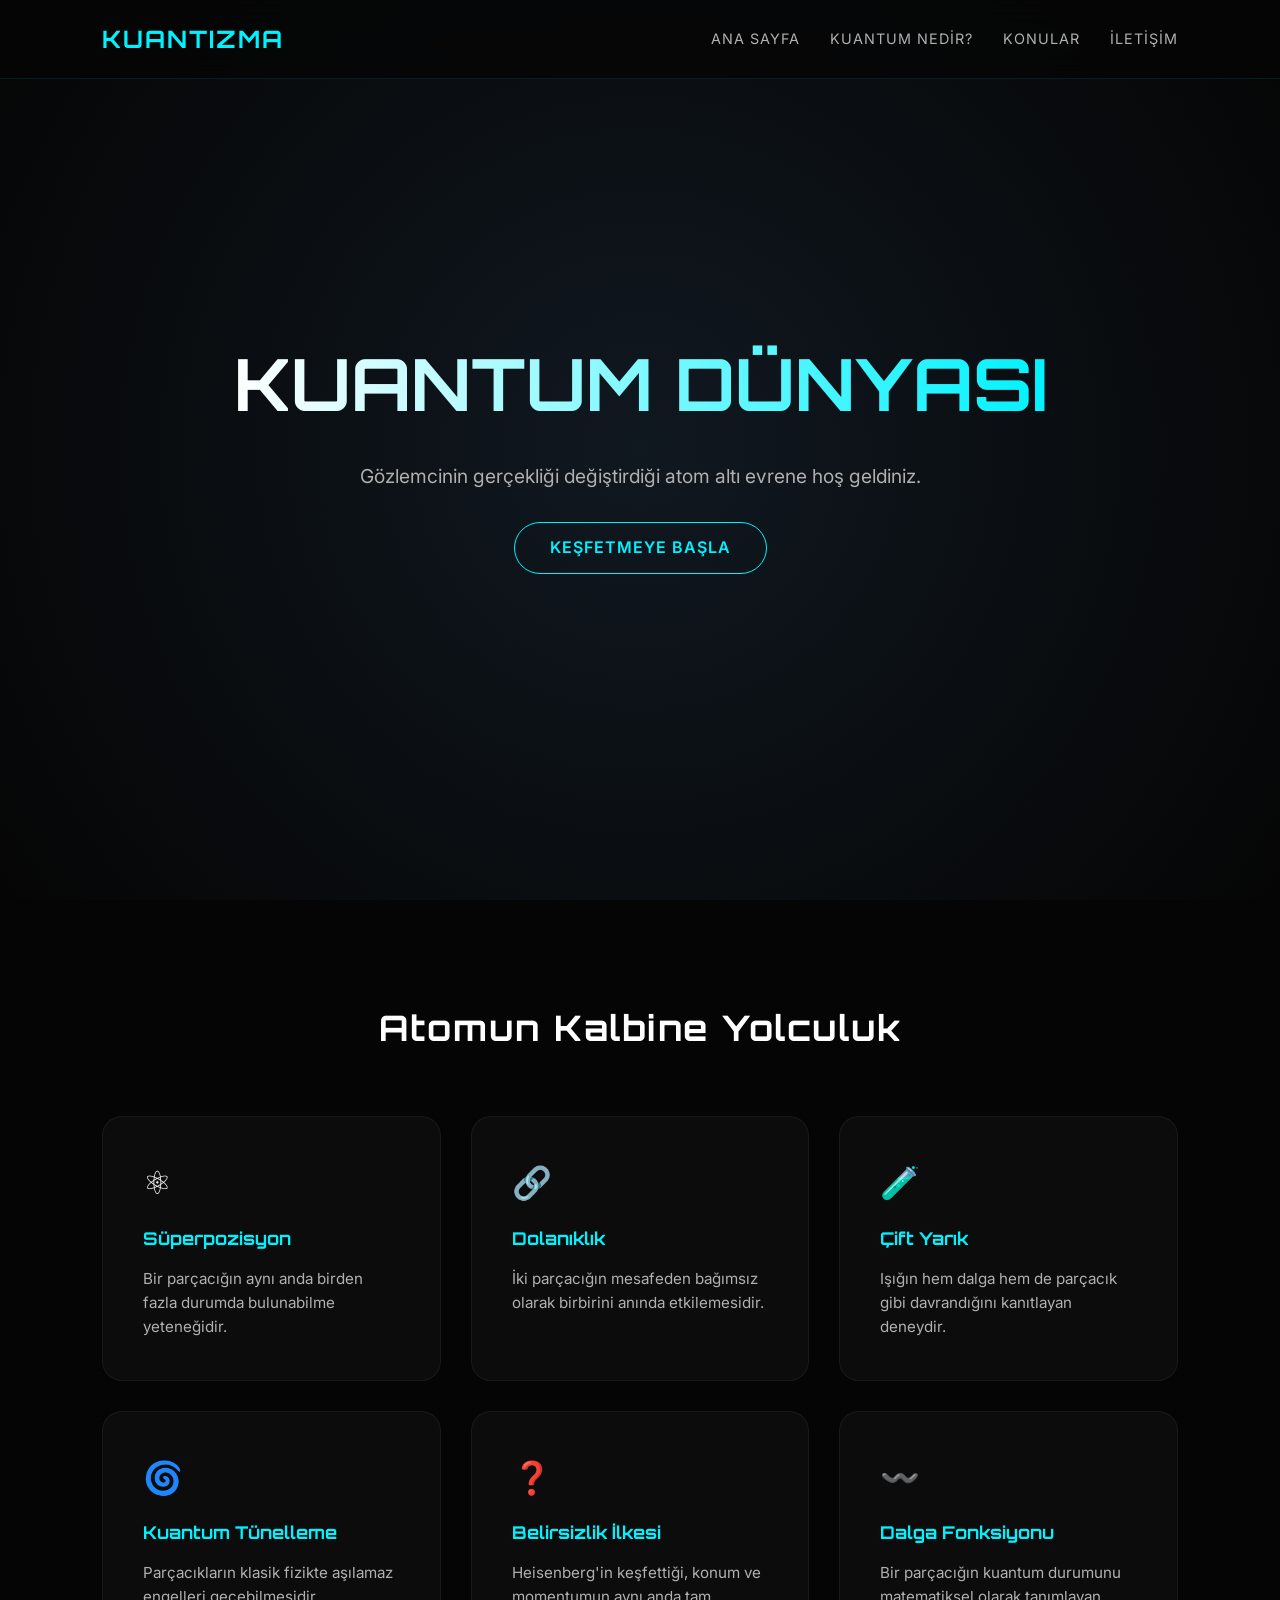
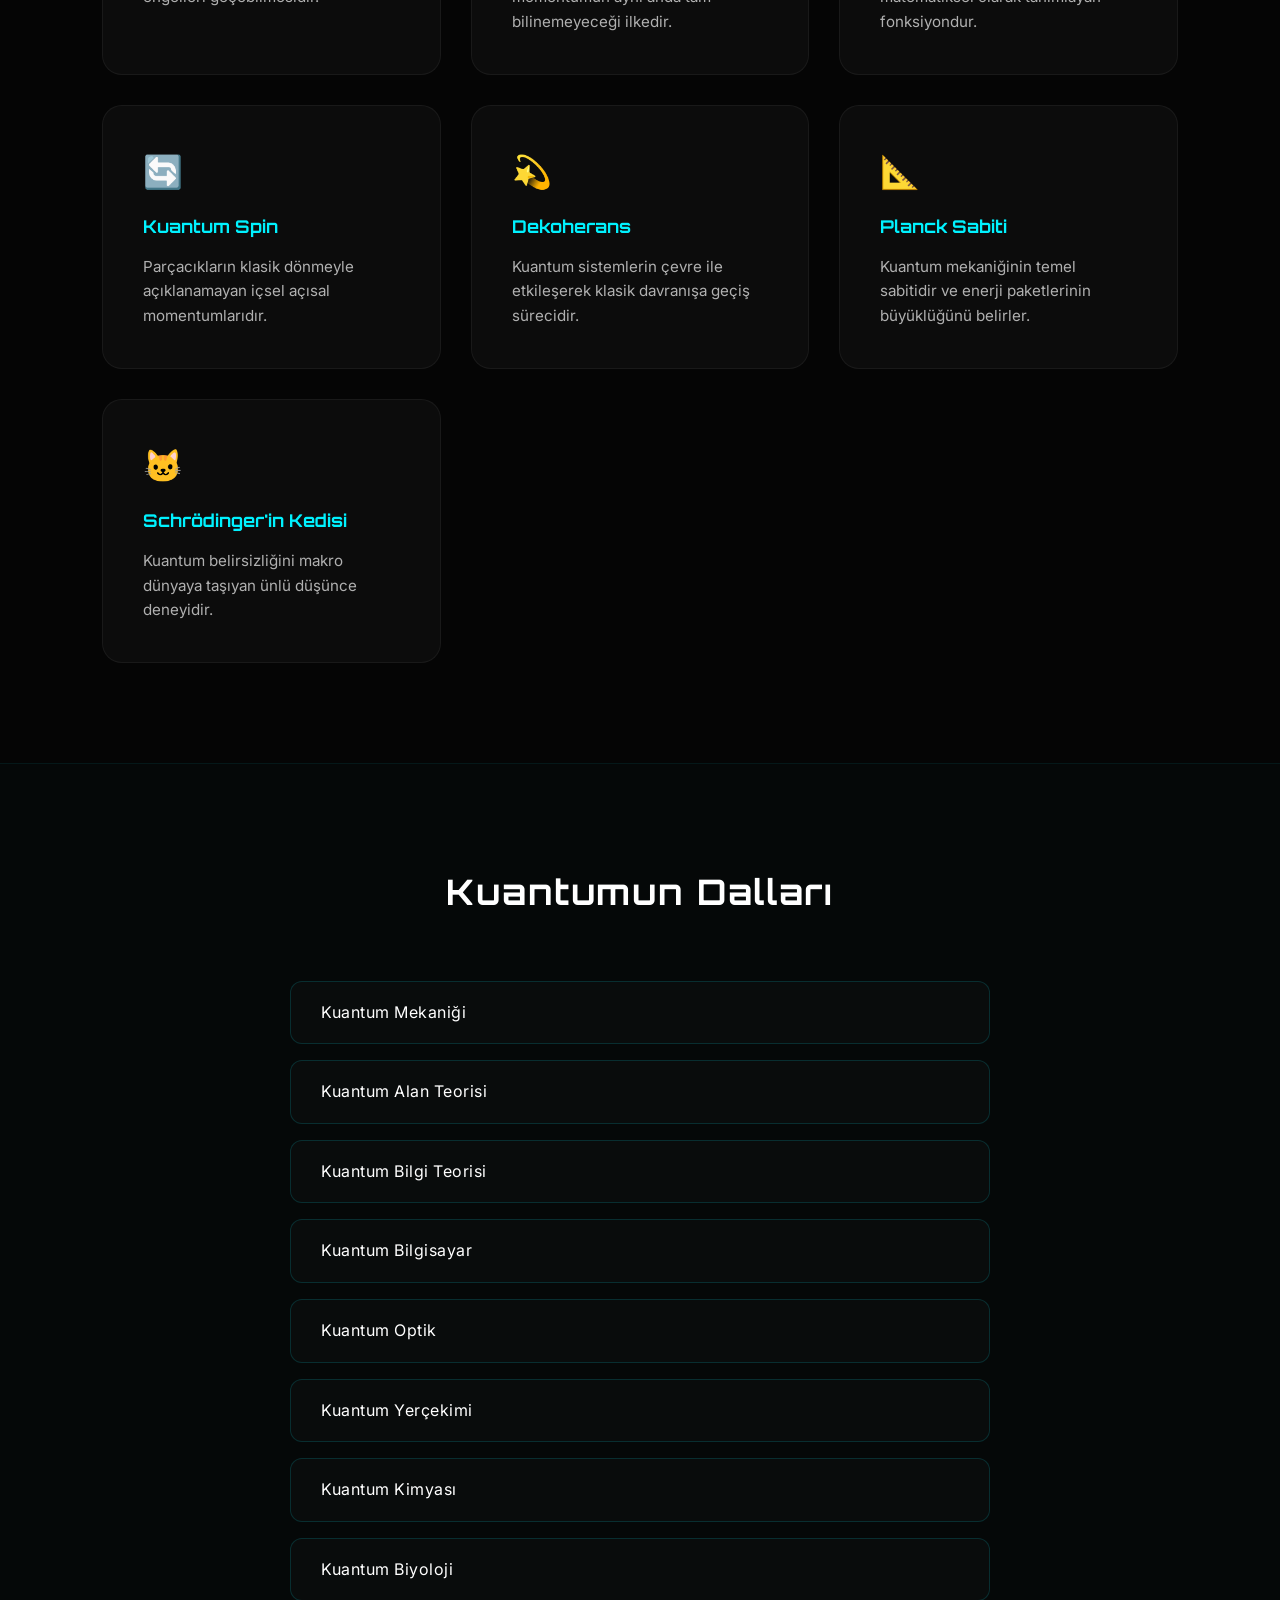
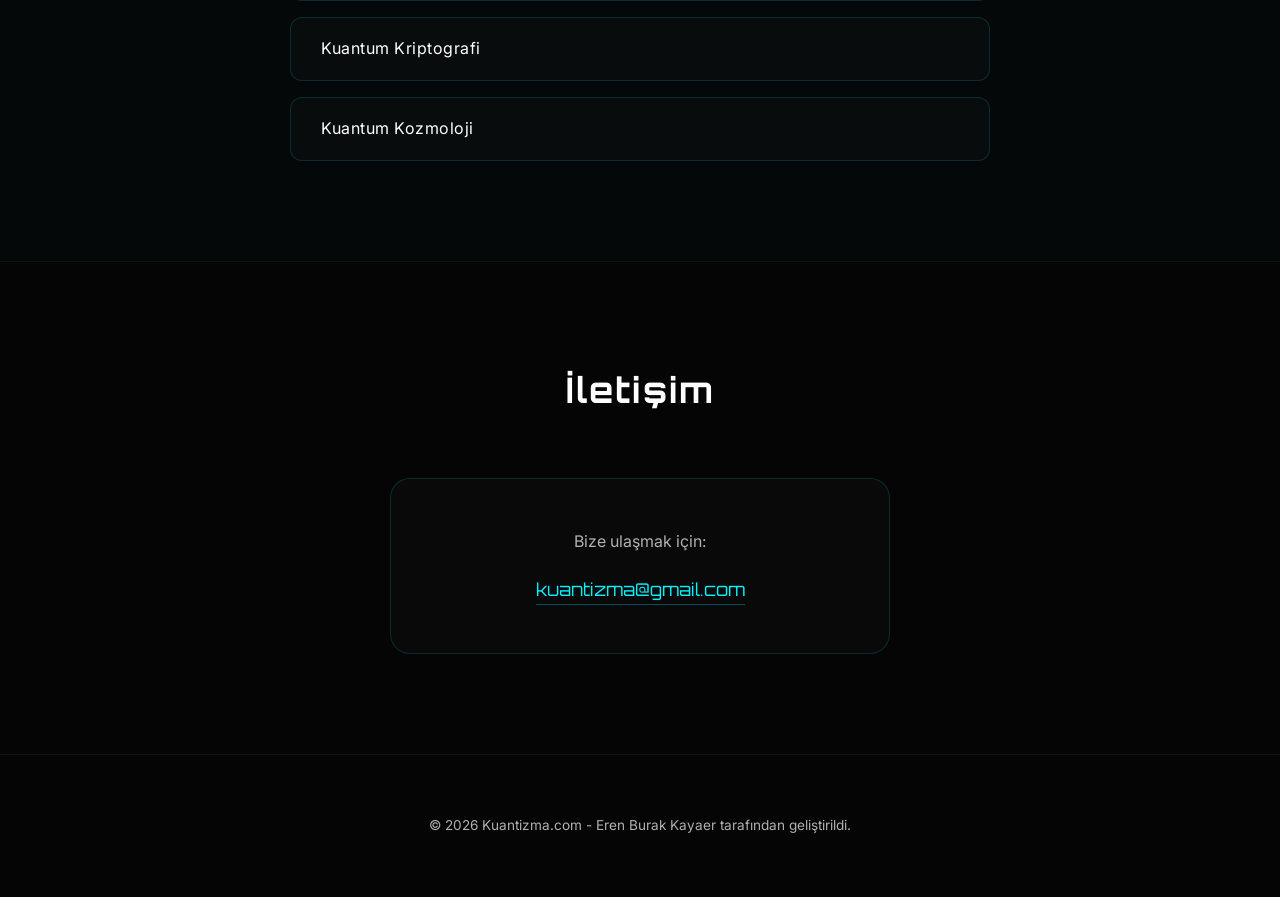
==== kuantizma1.html @ f810d2d6 "Kuantizma projesi kodları eklendi" ====
<!DOCTYPE html>
<html lang="tr">
<head>
    <meta charset="UTF-8">
    <meta name="viewport" content="width=device-width, initial-scale=1.0">
    <title>Kuantizma | Evrenin Gizemini Keşfet</title>
    <link rel="stylesheet" href="kuantizma2.css">
    <link href="https://fonts.googleapis.com/css2?family=Orbitron:wght@400;700&family=Inter:wght@300;400;600&display=swap" rel="stylesheet">
</head>
<body>

<nav class="navbar">
    <div class="logo">KUANTIZMA</div>
    <ul class="nav-links">
        <li><a href="#home">Ana Sayfa</a></li>
        <li><a href="#about">Kuantum Nedir?</a></li>
        <li><a href="#topics">Konular</a></li>
        <li><a href="#contact">İletişim</a></li>
    </ul>
</nav>

<header id="home" class="hero">
    <div class="hero-content">
        <h1>KUANTUM DÜNYASI</h1>
        <p>Gözlemcinin gerçekliği değiştirdiği atom altı evrene hoş geldiniz.</p>
        <a href="#about" class="cta-btn">Keşfetmeye Başla</a>
    </div>
</header>

<section id="about" class="section">
    <div class="container">
        <h2 class="section-title">Atomun Kalbine Yolculuk</h2>
        <div class="grid">

            <div class="card" onclick="openModal('superpozisyon')">
                <div class="card-icon">⚛</div>
                <h3>Süperpozisyon</h3>
                <p>Bir parçacığın aynı anda birden fazla durumda bulunabilme yeteneğidir.</p>
            </div>

            <div class="card" onclick="openModal('dolaniklik')">
                <div class="card-icon">🔗</div>
                <h3>Dolanıklık</h3>
                <p>İki parçacığın mesafeden bağımsız olarak birbirini anında etkilemesidir.</p>
            </div>

            <div class="card" onclick="openModal('ciftyarik')">
                <div class="card-icon">🧪</div>
                <h3>Çift Yarık</h3>
                <p>Işığın hem dalga hem de parçacık gibi davrandığını kanıtlayan deneydir.</p>
            </div>

            <div class="card" onclick="openModal('tünel')">
                <div class="card-icon">🌀</div>
                <h3>Kuantum Tünelleme</h3>
                <p>Parçacıkların klasik fizikte aşılamaz engelleri geçebilmesidir.</p>
            </div>

            <div class="card" onclick="openModal('belirsizlik')">
                <div class="card-icon">❓</div>
                <h3>Belirsizlik İlkesi</h3>
                <p>Heisenberg'in keşfettiği, konum ve momentumun aynı anda tam bilinemeyeceği ilkedir.</p>
            </div>

            <div class="card" onclick="openModal('dalga')">
                <div class="card-icon">〰️</div>
                <h3>Dalga Fonksiyonu</h3>
                <p>Bir parçacığın kuantum durumunu matematiksel olarak tanımlayan fonksiyondur.</p>
            </div>

            <div class="card" onclick="openModal('spin')">
                <div class="card-icon">🔄</div>
                <h3>Kuantum Spin</h3>
                <p>Parçacıkların klasik dönmeyle açıklanamayan içsel açısal momentumlarıdır.</p>
            </div>

            <div class="card" onclick="openModal('decoherence')">
                <div class="card-icon">💫</div>
                <h3>Dekoherans</h3>
                <p>Kuantum sistemlerin çevre ile etkileşerek klasik davranışa geçiş sürecidir.</p>
            </div>

            <div class="card" onclick="openModal('plank')">
                <div class="card-icon">📐</div>
                <h3>Planck Sabiti</h3>
                <p>Kuantum mekaniğinin temel sabitidir ve enerji paketlerinin büyüklüğünü belirler.</p>
            </div>

            <div class="card" onclick="openModal('schrodinger')">
                <div class="card-icon">🐱</div>
                <h3>Schrödinger'in Kedisi</h3>
                <p>Kuantum belirsizliğini makro dünyaya taşıyan ünlü düşünce deneyidir.</p>
            </div>

        </div>
    </div>
</section>

<section id="topics" class="section topics-section">
    <div class="container">
        <h2 class="section-title">Kuantumun Dalları</h2>
        <ul class="topics-list">
            <li onclick="openTopicModal('qm')">Kuantum Mekaniği</li>
            <li onclick="openTopicModal('qft')">Kuantum Alan Teorisi</li>
            <li onclick="openTopicModal('qi')">Kuantum Bilgi Teorisi</li>
            <li onclick="openTopicModal('qc')">Kuantum Bilgisayar</li>
            <li onclick="openTopicModal('qo')">Kuantum Optik</li>
            <li onclick="openTopicModal('qg')">Kuantum Yerçekimi</li>
            <li onclick="openTopicModal('qchem')">Kuantum Kimyası</li>
            <li onclick="openTopicModal('qbio')">Kuantum Biyoloji</li>
            <li onclick="openTopicModal('qcrypto')">Kuantum Kriptografi</li>
            <li onclick="openTopicModal('qcosmo')">Kuantum Kozmoloji</li>
        </ul>
    </div>
</section>

<section id="contact" class="section contact-section">
    <div class="container">
        <h2 class="section-title">İletişim</h2>
        <div class="contact-box">
            <p>Bize ulaşmak için:</p>
            <a href="mailto:kuantizma@gmail.com" class="contact-email">kuantizma@gmail.com</a>
        </div>
    </div>
</section>

<footer>
    <p>&copy; 2026 Kuantizma.com - Eren Burak Kayaer tarafından geliştirildi.</p>
</footer>

<div class="modal-overlay" id="modalOverlay" onclick="closeModal()">
    <div class="modal-box" onclick="event.stopPropagation()">
        <button class="modal-close" onclick="closeModal()">✕</button>
        <h3 class="modal-title" id="modalTitle"></h3>
        <div class="modal-body" id="modalBody"></div>
    </div>
</div>

<script>
const cardData = {
    superpozisyon: {
        title: "Süperpozisyon",
        body: `<p>Süperpozisyon, kuantum mekaniğinin en temel ve en şaşırtıcı ilkelerinden biridir. Klasik fiziksel nesneler belirli bir anda yalnızca tek bir durumda bulunabilirken, kuantum parçacıkları gözlemlenmeden önce aynı anda birden fazla durumda var olabilir.</p>
        <p>Bu durum, parçacığın olası tüm durumlarının üst üste bindiği bir dalga fonksiyonu ile matematiksel olarak ifade edilir. Ölçüm yapıldığı anda dalga fonksiyonu "çöker" ve parçacık tek bir duruma yerleşir.</p>
        <p>En bilinen örneği Schrödinger'in Kedisi düşünce deneyidir: Gözlemlenmediği sürece kedi hem ölü hem de canlıdır. Kuantum bilgisayarlar da bu prensipten yararlanarak aynı anda birden fazla hesaplama yapabilir.</p>`
    },
    dolaniklik: {
        title: "Kuantum Dolanıklığı",
        body: `<p>Kuantum dolanıklığı, iki veya daha fazla parçacığın birbirine o kadar bağlı hale gelmesi durumudur ki, birinin ölçümü diğerini ne kadar uzakta olursa olsun anında etkiler.</p>
        <p>Einstein bu olguyu "uzaktaki ürkütücü eylem" olarak nitelendirmiş ve başlangıçta inanmayı reddetmişti. Ancak 1960'larda Bell deneyleriyle ve günümüzde yapılan deneylerle dolanıklığın gerçek olduğu kesinleşti.</p>
        <p>Dolanık parçacıklar arasındaki bu ilişki ışık hızından bile hızlı iletişim sağlamaz; ancak kuantum kriptografi ve kuantum teleportasyon gibi teknolojilerin temelini oluşturur.</p>`
    },
    ciftyarik: {
        title: "Çift Yarık Deneyi",
        body: `<p>Çift yarık deneyi, kuantum mekaniğinin en gizemli deneylerinden biridir. Bir elektron veya foton gibi tek bir parçacık, iki yarıklı bir levhaya doğru ateşlendiğinde, sanki aynı anda her iki yarıktan geçiyormuş gibi kendi kendisiyle girişim deseni oluşturur.</p>
        <p>Daha da şaşırtıcı olan ise şudur: Parçacığın hangi yarıktan geçtiğini ölçmeye çalıştığımızda girişim deseni kaybolur ve parçacık klasik bir nesne gibi davranır. Gözlem yapılması, sonucu değiştirir.</p>
        <p>Bu deneyin özü şudur: Parçacık gözlemlenmediği sürece tüm olasılıkları aynı anda keşfeder. Bilinç ile gerçeklik arasındaki ilişkiyi sorgulatan bu deney, fizik felsefesinin de merkezindedir.</p>`
    },
    tünel: {
        title: "Kuantum Tünelleme",
        body: `<p>Kuantum tünelleme, bir parçacığın klasik fizik açısından aşması için yeterli enerjisi olmadığı hâlde bir enerji bariyerini geçebilmesi olgusudur.</p>
        <p>Bu, dalga fonksiyonunun bariyer içinde sıfıra düşmeyip sönümlenerek karşı tarafa sızması sayesinde gerçekleşir. Parçacık fiilen engelin içinden "tünel" açar.</p>
        <p>Güneş'te gerçekleşen nükleer füzyon reaksiyonları tünelleme olmadan mümkün olamazdı. Aynı zamanda transistörler, tarama tünelleme mikroskobu (STM) ve flash bellekler bu fenomene dayanır.</p>`
    },
    belirsizlik: {
        title: "Heisenberg Belirsizlik İlkesi",
        body: `<p>Werner Heisenberg'in 1927'de ortaya koyduğu bu ilkeye göre, bir parçacığın konumu ve momentumu (ya da enerjisi ve zamanı) aynı anda sonsuz hassasiyetle bilinemez.</p>
        <p>Bu bir ölçüm hatası değil; doğanın temel bir özelliğidir. Konumu ne kadar kesin belirlersek momentum o kadar belirsizleşir ve tam tersi.</p>
        <p>Matematiksel olarak: Δx · Δp ≥ ℏ/2. Bu ilke, atomların neden çökmediğini de açıklar: Elektron çekirdeğe yaklaştıkça konumu kesinleşir, bu da momentumunu ve enerjisini artırarak onu uzaklaştırır.</p>`
    },
    dalga: {
        title: "Dalga Fonksiyonu",
        body: `<p>Dalga fonksiyonu (ψ), bir kuantum sisteminin tüm olası durumlarını ve bu durumlarda bulunma olasılıklarını kodlayan matematiksel bir ifadedir.</p>
        <p>Dalga fonksiyonunun mutlak değerinin karesi (|ψ|²), parçacığın belirli bir konumda bulunma olasılık yoğunluğunu verir. Schrödinger denklemi bu fonksiyonun zamanla nasıl evrildiğini belirler.</p>
        <p>Ölçüm öncesinde parçacık tüm olası durumlarda aynı anda mevcuttur. Ölçüm yapıldığında dalga fonksiyonu çöker ve parçacık tek bir duruma geçer. Bu "çöküş" mekanizması kuantum mekaniğinin en tartışmalı konularından biridir.</p>`
    },
    spin: {
        title: "Kuantum Spin",
        body: `<p>Spin, elektron, proton ve nötron gibi parçacıkların sahip olduğu içsel açısal momentumdur. Klasik anlamda dönen bir top gibi düşünülemez; tamamen kuantum mekanik bir özelliktir.</p>
        <p>Elektronlar ½ spin değerine sahiptir ve yalnızca "yukarı" (+½) veya "aşağı" (-½) olmak üzere iki durumda bulunabilir. Bu özellik Pauli Dışarlama İlkesi ile birleşerek atomların elektronik yapısını ve tüm kimyayı belirler.</p>
        <p>MRI (manyetik rezonans görüntüleme) cihazları, nükleer spinlerin manyetik alanda nasıl davrandığına dayanır. Kuantum bilgisayarlarda da spin, qubit olarak kullanılır.</p>`
    },
    decoherence: {
        title: "Dekoherans",
        body: `<p>Dekoherans, kuantum süperpozisyon halindeki bir sistemin çevresiyle etkileşime girerek kuantum özelliklerini yitirmesi ve klasik davranışa geçmesidir.</p>
        <p>Makroskobik nesnelerin neden kuantum belirsizliği sergilemediğini açıklar: Büyük nesneler çevreleriyle o kadar fazla etkileşir ki süperpozisyon hâlleri son derece hızlı bozulur; bu süre çoğunlukla gözlemlenemeyecek kadar kısa (10⁻²³ saniye gibi) olur.</p>
        <p>Kuantum bilgisayar geliştirmede karşılaşılan en büyük sorunlardan biri, qubit'lerin dekoheranstan korunmasıdır. Bu nedenle kuantum işlemciler genellikle mutlak sıfıra yakın sıcaklıklarda çalıştırılır.</p>`
    },
    plank: {
        title: "Planck Sabiti",
        body: `<p>Planck sabiti (h = 6.626 × 10⁻³⁴ J·s), Max Planck'ın 1900 yılında kara cisim ışıması problemini çözmek için önerdiği ve kuantum mekaniğinin doğuşuna yol açan temel sabittir.</p>
        <p>Planck, enerjinin sürekli değil, "kuanta" adı verilen küçük paketler hâlinde yayıldığını öne sürdü. Bir fotonun enerjisi E = hf formülüyle hesaplanır; burada f ışığın frekansıdır.</p>
        <p>İndirgenmiş Planck sabiti (ℏ = h/2π) Heisenberg belirsizlik ilkesinde, Schrödinger denkleminde ve tüm kuantum fiziği formüllerinde temel rol oynar. Bu sabitin küçüklüğü, kuantum etkilerinin neden yalnızca atom altı ölçeklerde belirgin olduğunu açıklar.</p>`
    },
    schrodinger: {
        title: "Schrödinger'in Kedisi",
        body: `<p>1935 yılında Erwin Schrödinger'in önerdiği bu düşünce deneyi, kuantum mekaniğinin makro dünyaya uygulanmasının ne kadar absürt sonuçlar doğurabileceğini göstermek için tasarlanmıştır.</p>
        <p>Deneyde: Kapalı bir kutu içinde bir kedi, radyoaktif bir atom, Geiger sayacı ve zehirli gaz içeren bir şişe vardır. Atom bozunursa sayaç tetiklenir, gaz açılır ve kedi ölür. Kuantum mekaniğine göre atom aynı anda hem bozunmuş hem bozunmamış hâldedir; dolayısıyla kedi de aynı anda hem ölü hem canlıdır.</p>
        <p>Schrödinger bu deneyi, Kopenhag yorumunun saçmalığını vurgulamak için kullandı. Bugün hâlâ "ölçüm problemi" ve "kuantum gerçekliği" tartışmalarının simgesi olmaya devam etmektedir.</p>`
    }
};

const topicData = {
    qm: {
        title: "Kuantum Mekaniği",
        body: `<p>Kuantum mekaniği, atom ve atom altı parçacıkların davranışlarını inceleyen temel fizik teorisidir. 20. yüzyılın başında Planck, Bohr, Heisenberg, Schrödinger ve Dirac gibi fizikçiler tarafından geliştirilmiştir.</p>
        <p>Dalga-parçacık ikiliği, belirsizlik ilkesi ve süperpozisyon bu alanın temel kavramlarıdır. Lazer, transistör, MRI ve güneş pilleri gibi modern teknolojilerin temeli kuantum mekaniğine dayanır.</p>`
    },
    qft: {
        title: "Kuantum Alan Teorisi",
        body: `<p>Kuantum alan teorisi (QFT), kuantum mekaniği ile özel göreliliği birleştiren çerçevedir. Parçacıkları, uzay-zamana yayılmış alanların titreşimleri olarak tanımlar.</p>
        <p>Standart Model bu teoriye dayanır ve elektromanyetizma (QED), zayıf nükleer kuvvet ve güçlü nükleer kuvveti (QCD) birleşik bir çerçevede açıklar. Higgs bozonu bu teorinin bir tahminidir ve 2012'de keşfedilmiştir.</p>`
    },
    qi: {
        title: "Kuantum Bilgi Teorisi",
        body: `<p>Kuantum bilgi teorisi, bilginin kuantum sistemlerde nasıl depolandığını, iletildiğini ve işlendiğini inceler. Klasik bit'lerin yerini kuantum bit'ler (qubit) alır.</p>
        <p>Qubit'ler süperpozisyon sayesinde aynı anda 0 ve 1 değerini taşıyabilir. Kuantum hata düzeltme, kuantum şifreleme ve kuantum iletişim bu alanın alt dallarıdır. Shannon'ın klasik bilgi teorisinin kuantum genişlemesidir.</p>`
    },
    qc: {
        title: "Kuantum Bilgisayar",
        body: `<p>Kuantum bilgisayarlar, hesaplama yapmak için süperpozisyon ve dolanıklık gibi kuantum mekanik olgulardan yararlanır. Belirli problemleri klasik bilgisayarlardan katlanarak daha hızlı çözebilirler.</p>
        <p>Shor algoritması büyük sayıları çarpanlarına ayırmada, Grover algoritması ise arama problemlerinde üstünlük sağlar. Google, IBM ve çeşitli araştırma kurumları bu alanda yarışmaktadır. Günümüzde henüz "kuantum üstünlüğü" sınırındayız.</p>`
    },
    qo: {
        title: "Kuantum Optik",
        body: `<p>Kuantum optik, ışık ile maddenin kuantum düzeydeki etkileşimini inceler. Fotonların kuantum özelliklerini ve lazer ışığının davranışlarını araştırır.</p>
        <p>Lazer fiziği, foton istatistiği, sıkıştırılmış ışık durumları ve atom-foton etkileşimleri bu alanın konularıdır. Atom saatleri ve optik tuzaklar bu dalın uygulamalarındandır. Gravitasyonel dalga dedektörü LIGO da kuantum optik ilkelerine dayanır.</p>`
    },
    qg: {
        title: "Kuantum Yerçekimi",
        body: `<p>Kuantum yerçekimi, kuantum mekaniği ile genel göreliliği birleştirmeyi amaçlayan ve henüz tamamlanmamış bir teoridir. Fiziğin en büyük açık problemi olarak kabul edilir.</p>
        <p>İp teorisi (String Theory) ve döngüsel kuantum yerçekimi (Loop Quantum Gravity) en önemli aday teorilerdir. Kara deliklerin içi ve evrenin ilk anları bu teorinin yanıt aradığı alanlardır. Hawking radyasyonu, iki teorinin kesişim noktasındaki öngörülerden biridir.</p>`
    },
    qchem: {
        title: "Kuantum Kimyası",
        body: `<p>Kuantum kimyası, kimyasal bağları, molekül yapılarını ve reaksiyonları kuantum mekaniği ilkeleri ile açıklar. Elektron orbital teorisi bu alanın temelidir.</p>
        <p>Moleküler orbital hesaplamaları, yoğunluk fonksiyonel teorisi (DFT) ve ab initio yöntemler ilaç tasarımı, malzeme bilimi ve kataliz araştırmalarında kullanılır. Modern kimyanın hesaplamalı kolu büyük ölçüde kuantum kimyasına dayanır.</p>`
    },
    qbio: {
        title: "Kuantum Biyoloji",
        body: `<p>Kuantum biyoloji, canlı organizmalardaki biyolojik süreçlerin kuantum mekanik etkilerle açıklanıp açıklanamayacağını araştıran genç bir disiplindir.</p>
        <p>Fotosentezdeki enerji transferi, kuş göçünü yönlendiren manyetik algı, DNA mutasyonları ve enzim katalizi bu alandaki araştırma konularıdır. Fotosentezde kuantum koheransının rol oynadığına dair kanıtlar elde edilmiştir; ancak bu alan hâlâ tartışmalıdır.</p>`
    },
    qcrypto: {
        title: "Kuantum Kriptografi",
        body: `<p>Kuantum kriptografi, bilginin güvenli iletimi için kuantum mekaniği ilkelerini kullanan şifreleme yöntemidir. Fizik yasaları tarafından güvence altına alındığından kırılamaz güvenlik sağlar.</p>
        <p>Kuantum Anahtar Dağıtımı (QKD), dolanık fotonlar aracılığıyla iki taraf arasında dinlenemez iletişim kanalı kurar. Herhangi bir dinleme girişimi, kuantum durumunu bozacağı için anında fark edilir. Çin, 2016'da dünyada ilk kuantum iletişim uydusu olan Micius'u fırlattı.</p>`
    },
    qcosmo: {
        title: "Kuantum Kozmoloji",
        body: `<p>Kuantum kozmoloji, evrenin kendisini bir kuantum sistemi olarak ele alır ve Büyük Patlama'dan önceki veya başlangıcındaki evreni kuantum mekaniği ile açıklamaya çalışır.</p>
        <p>Wheeler-DeWitt denklemi, evrenin dalga fonksiyonunu tanımlamaya çalışır. Enflasyon teorisi, evrenin ilk anlardaki kuantum dalgalanmalarının bugünkü büyük ölçekli yapıyı oluşturduğunu öne sürer. Çok dünya yorumu da bu bağlamda tartışılmaktadır.</p>`
    }
};

function openModal(key) {
    const data = cardData[key];
    document.getElementById('modalTitle').textContent = data.title;
    document.getElementById('modalBody').innerHTML = data.body;
    document.getElementById('modalOverlay').classList.add('active');
    document.body.style.overflow = 'hidden';
}

function openTopicModal(key) {
    const data = topicData[key];
    document.getElementById('modalTitle').textContent = data.title;
    document.getElementById('modalBody').innerHTML = data.body;
    document.getElementById('modalOverlay').classList.add('active');
    document.body.style.overflow = 'hidden';
}

function closeModal() {
    document.getElementById('modalOverlay').classList.remove('active');
    document.body.style.overflow = '';
}

document.addEventListener('keydown', function(e) {
    if (e.key === 'Escape') closeModal();
});
</script>

</body>
</html>
---- kuantizma2.css ----
:root {
    --bg-dark: #050505;
    --card-bg: rgba(255, 255, 255, 0.03);
    --accent: #00f2ff;
    --text-main: #ffffff;
    --text-dim: #b0b0b0;
    --nav-bg: rgba(5, 5, 5, 0.8);
}

* {
    margin: 0;
    padding: 0;
    box-sizing: border-box;
}

html {
    scroll-behavior: smooth;
}

body {
    background-color: var(--bg-dark);
    color: var(--text-main);
    font-family: 'Inter', sans-serif;
    line-height: 1.6;
    overflow-x: hidden;
}

.navbar {
    display: flex;
    justify-content: space-between;
    align-items: center;
    padding: 20px 8%;
    background: var(--nav-bg);
    backdrop-filter: blur(15px);
    -webkit-backdrop-filter: blur(15px);
    position: fixed;
    width: 100%;
    z-index: 1000;
    border-bottom: 1px solid rgba(0, 242, 255, 0.1);
}

.logo {
    font-family: 'Orbitron', sans-serif;
    font-size: 1.5rem;
    color: var(--accent);
    letter-spacing: 2px;
    font-weight: 700;
}

.nav-links {
    display: flex;
    list-style: none;
}

.nav-links li {
    margin-left: 30px;
}

.nav-links a {
    text-decoration: none;
    color: var(--text-dim);
    transition: 0.3s ease;
    font-size: 0.9rem;
    text-transform: uppercase;
    letter-spacing: 1px;
}

.nav-links a:hover {
    color: var(--accent);
}

.hero {
    height: 100vh;
    display: flex;
    align-items: center;
    justify-content: center;
    text-align: center;
    position: relative;
    background: radial-gradient(circle at center, #101820 0%, #050505 100%);
}

.hero-content h1 {
    font-family: 'Orbitron', sans-serif;
    font-size: clamp(2.5rem, 8vw, 4.5rem);
    margin-bottom: 20px;
    background: linear-gradient(to right, #ffffff, var(--accent));
    -webkit-background-clip: text;
    -webkit-text-fill-color: transparent;
    font-weight: 700;
}

.hero-content p {
    color: var(--text-dim);
    font-size: 1.2rem;
    max-width: 600px;
    margin: 0 auto;
}

.cta-btn {
    display: inline-block;
    padding: 12px 35px;
    border: 1px solid var(--accent);
    color: var(--accent);
    text-decoration: none;
    border-radius: 50px;
    margin-top: 30px;
    transition: 0.4s cubic-bezier(0.175, 0.885, 0.32, 1.275);
    font-weight: 600;
    text-transform: uppercase;
    letter-spacing: 1px;
}

.cta-btn:hover {
    background: var(--accent);
    color: #000;
    box-shadow: 0 0 25px rgba(0, 242, 255, 0.5);
    transform: scale(1.05);
}

.section {
    padding: 100px 8%;
}

.section-title {
    text-align: center;
    font-family: 'Orbitron', sans-serif;
    margin-bottom: 60px;
    font-size: 2.2rem;
    color: var(--text-main);
    letter-spacing: 2px;
}

.grid {
    display: grid;
    grid-template-columns: repeat(auto-fit, minmax(280px, 1fr));
    gap: 30px;
}

.card {
    background: var(--card-bg);
    padding: 40px;
    border-radius: 20px;
    border: 1px solid rgba(255, 255, 255, 0.05);
    transition: 0.4s ease;
    display: flex;
    flex-direction: column;
    height: 100%;
    cursor: pointer;
}

.card:hover {
    border-color: var(--accent);
    transform: translateY(-10px);
    background: rgba(0, 242, 255, 0.02);
    box-shadow: 0 10px 30px rgba(0, 0, 0, 0.5);
}

.card-icon {
    font-size: 2rem;
    margin-bottom: 15px;
}

.card h3 {
    color: var(--accent);
    margin-bottom: 15px;
    font-family: 'Orbitron', sans-serif;
    font-size: 1.1rem;
}

.card p {
    color: var(--text-dim);
    font-size: 0.95rem;
}

.topics-section {
    background: rgba(0, 242, 255, 0.01);
    border-top: 1px solid rgba(0, 242, 255, 0.07);
    border-bottom: 1px solid rgba(0, 242, 255, 0.07);
}

.topics-list {
    list-style: none;
    max-width: 700px;
    margin: 0 auto;
    display: flex;
    flex-direction: column;
    gap: 16px;
}

.topics-list li {
    padding: 18px 30px;
    border: 1px solid rgba(0, 242, 255, 0.15);
    border-radius: 12px;
    color: var(--text-main);
    font-size: 1rem;
    cursor: pointer;
    transition: 0.3s ease;
    letter-spacing: 0.5px;
    background: rgba(255, 255, 255, 0.02);
}

.topics-list li:hover {
    border-color: var(--accent);
    color: var(--accent);
    background: rgba(0, 242, 255, 0.04);
    padding-left: 40px;
    box-shadow: 0 4px 20px rgba(0, 0, 0, 0.4);
}

.contact-section {
    text-align: center;
}

.contact-box {
    max-width: 500px;
    margin: 0 auto;
    padding: 50px;
    border: 1px solid rgba(0, 242, 255, 0.15);
    border-radius: 20px;
    background: rgba(255, 255, 255, 0.02);
}

.contact-box p {
    color: var(--text-dim);
    margin-bottom: 20px;
    font-size: 1rem;
}

.contact-email {
    font-family: 'Orbitron', sans-serif;
    font-size: 1.1rem;
    color: var(--accent);
    text-decoration: none;
    border-bottom: 1px solid rgba(0, 242, 255, 0.3);
    padding-bottom: 4px;
    transition: 0.3s ease;
}

.contact-email:hover {
    border-color: var(--accent);
    text-shadow: 0 0 15px rgba(0, 242, 255, 0.5);
}

footer {
    text-align: center;
    padding: 60px;
    font-size: 0.85rem;
    color: var(--text-dim);
    border-top: 1px solid rgba(255, 255, 255, 0.05);
}

.modal-overlay {
    display: none;
    position: fixed;
    inset: 0;
    background: rgba(0, 0, 0, 0.85);
    z-index: 2000;
    align-items: center;
    justify-content: center;
    padding: 20px;
    backdrop-filter: blur(6px);
}

.modal-overlay.active {
    display: flex;
}

.modal-box {
    background: #0a0f14;
    border: 1px solid rgba(0, 242, 255, 0.25);
    border-radius: 24px;
    padding: 50px;
    max-width: 680px;
    width: 100%;
    position: relative;
    max-height: 85vh;
    overflow-y: auto;
    animation: modalIn 0.3s cubic-bezier(0.175, 0.885, 0.32, 1.275);
}

@keyframes modalIn {
    from { opacity: 0; transform: scale(0.9) translateY(20px); }
    to { opacity: 1; transform: scale(1) translateY(0); }
}

.modal-close {
    position: absolute;
    top: 20px;
    right: 24px;
    background: none;
    border: none;
    color: var(--text-dim);
    font-size: 1.3rem;
    cursor: pointer;
    transition: 0.2s;
}

.modal-close:hover {
    color: var(--accent);
}

.modal-title {
    font-family: 'Orbitron', sans-serif;
    color: var(--accent);
    font-size: 1.5rem;
    margin-bottom: 30px;
    padding-bottom: 20px;
    border-bottom: 1px solid rgba(0, 242, 255, 0.15);
}

.modal-body p {
    color: var(--text-dim);
    font-size: 0.97rem;
    line-height: 1.85;
    margin-bottom: 16px;
}

@media (max-width: 768px) {
    .navbar {
        padding: 10px 5%;
        flex-direction: column;
        gap: 10px;
    }

    .nav-links {
        display: flex;
        gap: 12px;
        flex-wrap: wrap;
        justify-content: center;
    }

    .nav-links li {
        margin-left: 0;
    }

    .nav-links a {
        font-size: 0.75rem;
    }

    .hero-content h1 {
        font-size: 2.2rem;
    }

    .modal-box {
        padding: 30px 20px;
        width: 95%;
    }
}
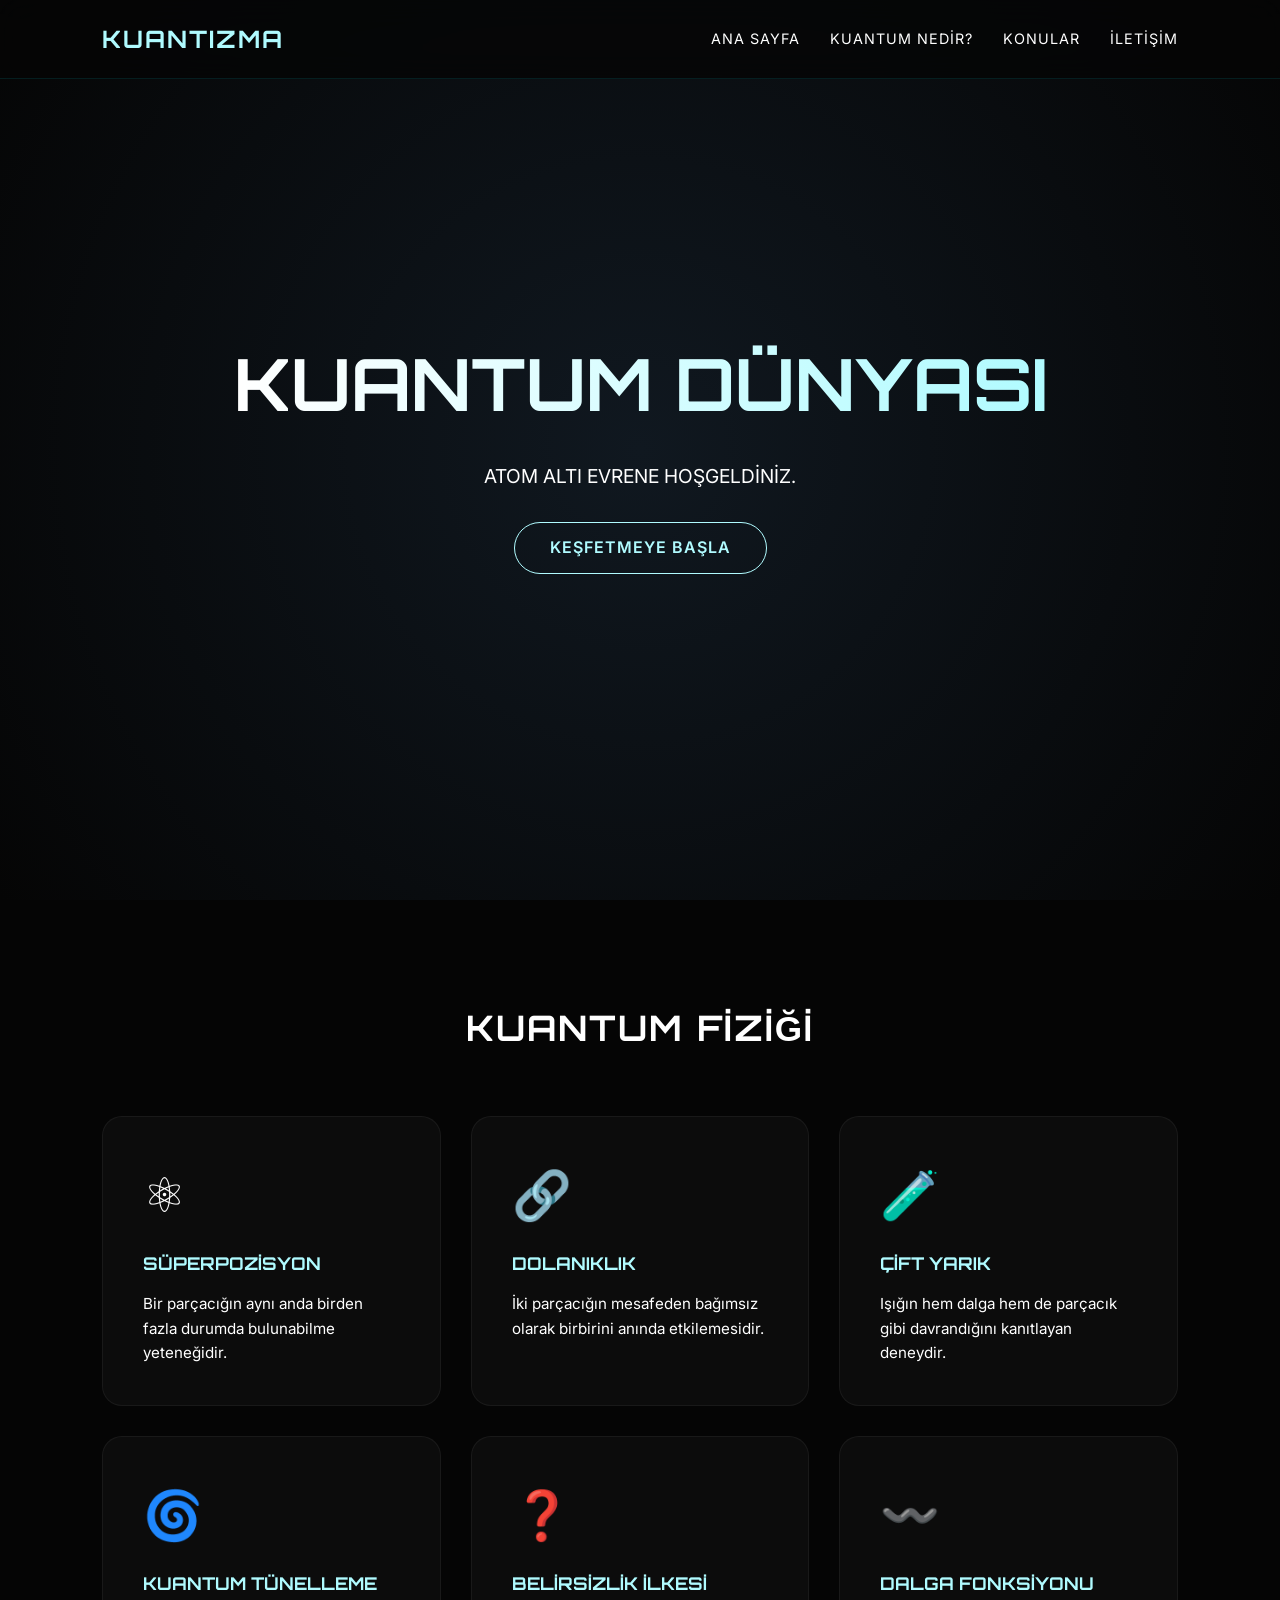
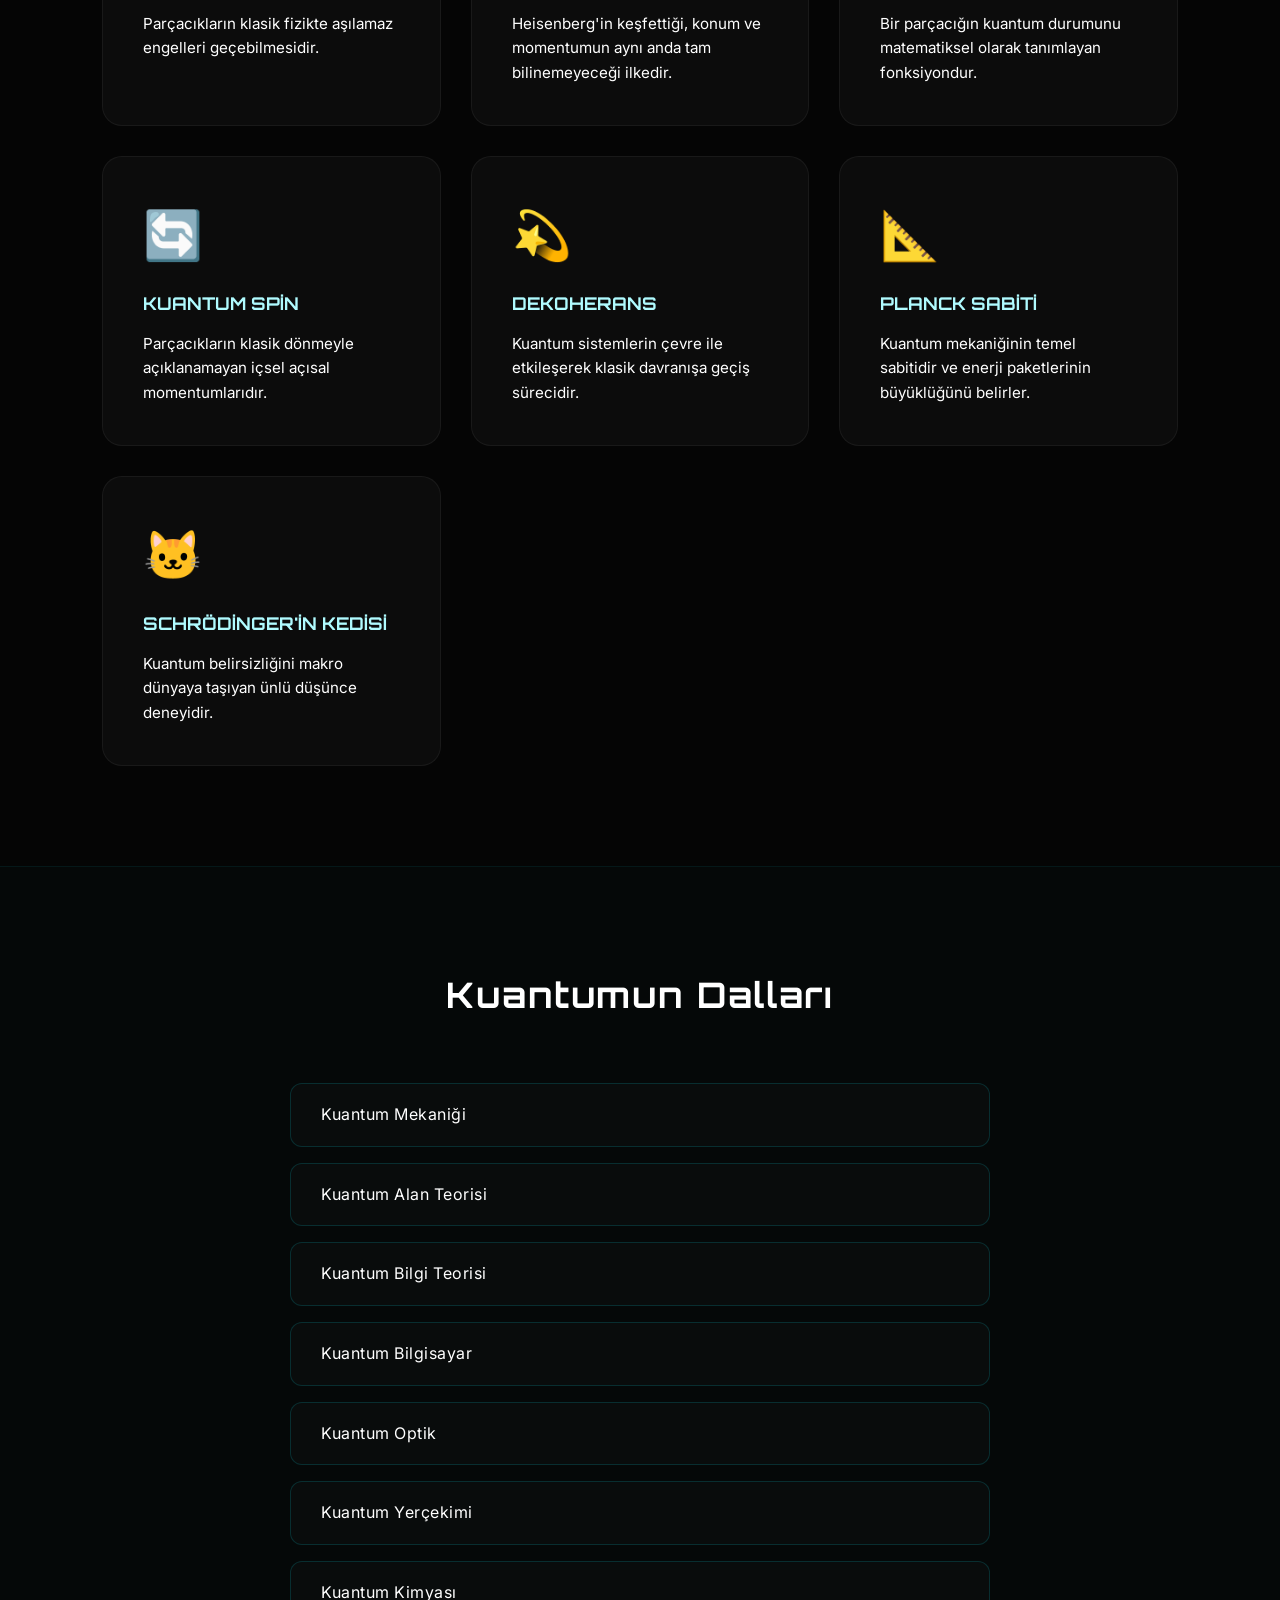
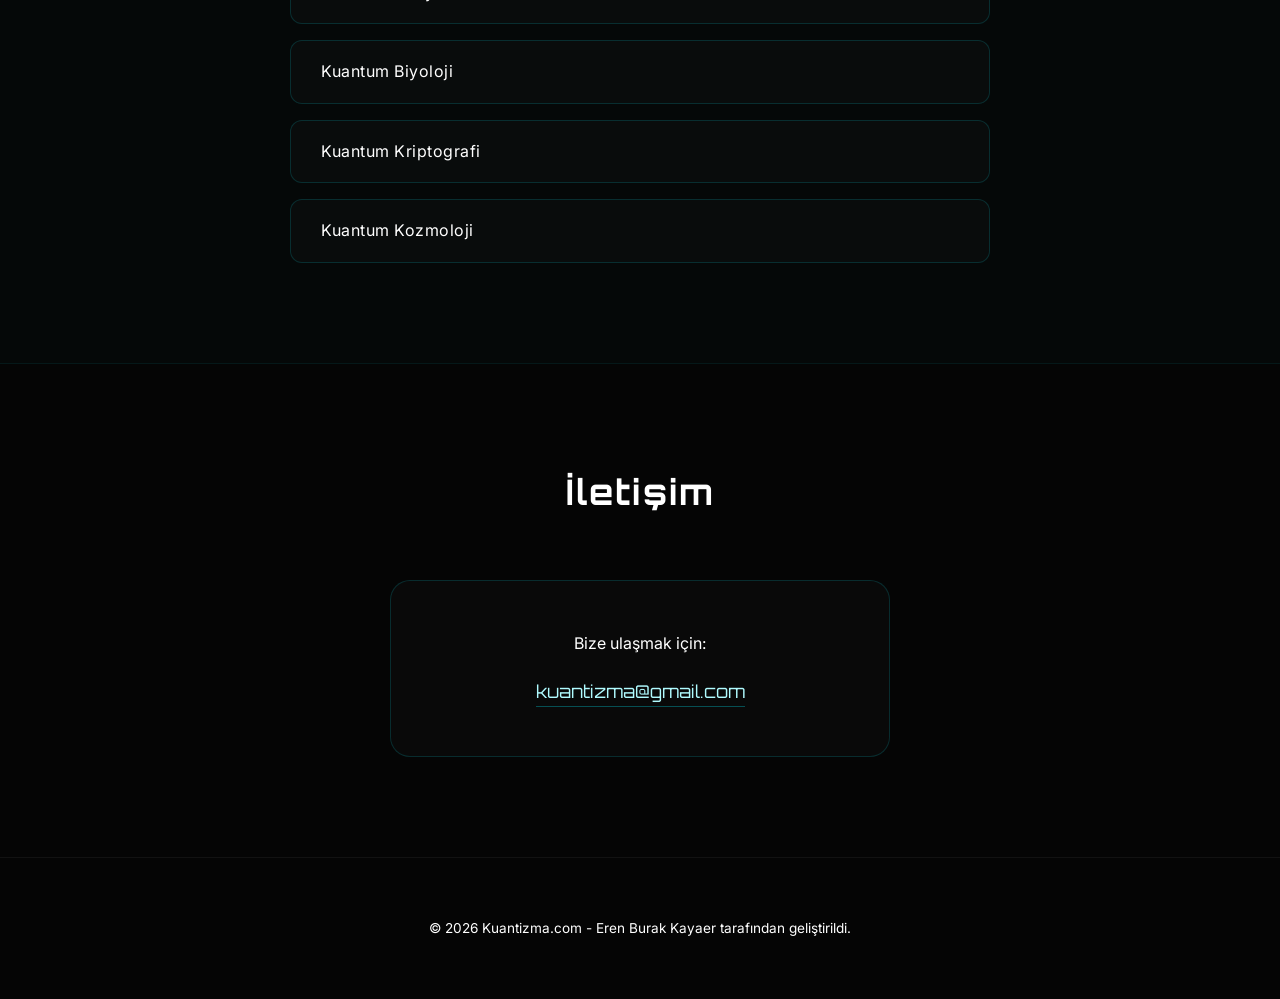
==== commit 59e102df: "Kuantizma projesine sirk login sayfasi eklendi ve canli surum guncellendi" ====
--- a/kuantizma1.html
+++ b/kuantizma1.html
@@ -3,9 +3,11 @@
 <head>
     <meta charset="UTF-8">
     <meta name="viewport" content="width=device-width, initial-scale=1.0">
-    <title>Kuantizma | Evrenin Gizemini Keşfet</title>
+    <title>kuantum ve atom altı fiziği</title>
     <link rel="stylesheet" href="kuantizma2.css">
     <link href="https://fonts.googleapis.com/css2?family=Orbitron:wght@400;700&family=Inter:wght@300;400;600&display=swap" rel="stylesheet">
+    <meta name="descraptions" content="kuantum fiziği, fizik mekaniği ve atom altı fiziğine dair herşey">
+    <meta name="keywords" content="kuantum, atom altı fizik, katıhal fiziği">
 </head>
 <body>
 
@@ -22,73 +24,73 @@
 <header id="home" class="hero">
     <div class="hero-content">
         <h1>KUANTUM DÜNYASI</h1>
-        <p>Gözlemcinin gerçekliği değiştirdiği atom altı evrene hoş geldiniz.</p>
+        <p>ATOM ALTI EVRENE HOŞGELDİNİZ.</p>
         <a href="#about" class="cta-btn">Keşfetmeye Başla</a>
     </div>
 </header>
 
 <section id="about" class="section">
     <div class="container">
-        <h2 class="section-title">Atomun Kalbine Yolculuk</h2>
+        <h2 class="section-title">KUANTUM FİZİĞİ</h2>
         <div class="grid">
 
             <div class="card" onclick="openModal('superpozisyon')">
                 <div class="card-icon">⚛</div>
-                <h3>Süperpozisyon</h3>
+                <h3>SÜPERPOZİSYON</h3>
                 <p>Bir parçacığın aynı anda birden fazla durumda bulunabilme yeteneğidir.</p>
             </div>
 
             <div class="card" onclick="openModal('dolaniklik')">
                 <div class="card-icon">🔗</div>
-                <h3>Dolanıklık</h3>
+                <h3>DOLANIKLIK</h3>
                 <p>İki parçacığın mesafeden bağımsız olarak birbirini anında etkilemesidir.</p>
             </div>
 
             <div class="card" onclick="openModal('ciftyarik')">
                 <div class="card-icon">🧪</div>
-                <h3>Çift Yarık</h3>
+                <h3>ÇİFT YARIK</h3>
                 <p>Işığın hem dalga hem de parçacık gibi davrandığını kanıtlayan deneydir.</p>
             </div>
 
             <div class="card" onclick="openModal('tünel')">
                 <div class="card-icon">🌀</div>
-                <h3>Kuantum Tünelleme</h3>
+                <h3>KUANTUM TÜNELLEME</h3>
                 <p>Parçacıkların klasik fizikte aşılamaz engelleri geçebilmesidir.</p>
             </div>
 
             <div class="card" onclick="openModal('belirsizlik')">
                 <div class="card-icon">❓</div>
-                <h3>Belirsizlik İlkesi</h3>
+                <h3>BELİRSİZLİK İLKESİ</h3>
                 <p>Heisenberg'in keşfettiği, konum ve momentumun aynı anda tam bilinemeyeceği ilkedir.</p>
             </div>
 
             <div class="card" onclick="openModal('dalga')">
                 <div class="card-icon">〰️</div>
-                <h3>Dalga Fonksiyonu</h3>
+                <h3>DALGA FONKSİYONU</h3>
                 <p>Bir parçacığın kuantum durumunu matematiksel olarak tanımlayan fonksiyondur.</p>
             </div>
 
             <div class="card" onclick="openModal('spin')">
                 <div class="card-icon">🔄</div>
-                <h3>Kuantum Spin</h3>
+                <h3>KUANTUM SPİN</h3>
                 <p>Parçacıkların klasik dönmeyle açıklanamayan içsel açısal momentumlarıdır.</p>
             </div>
 
             <div class="card" onclick="openModal('decoherence')">
                 <div class="card-icon">💫</div>
-                <h3>Dekoherans</h3>
+                <h3>DEKOHERANS</h3>
                 <p>Kuantum sistemlerin çevre ile etkileşerek klasik davranışa geçiş sürecidir.</p>
             </div>
 
             <div class="card" onclick="openModal('plank')">
                 <div class="card-icon">📐</div>
-                <h3>Planck Sabiti</h3>
+                <h3>PLANCK SABİTİ</h3>
                 <p>Kuantum mekaniğinin temel sabitidir ve enerji paketlerinin büyüklüğünü belirler.</p>
             </div>
 
             <div class="card" onclick="openModal('schrodinger')">
                 <div class="card-icon">🐱</div>
-                <h3>Schrödinger'in Kedisi</h3>
+                <h3>SCHRÖDİNGER'İN KEDİSİ</h3>
                 <p>Kuantum belirsizliğini makro dünyaya taşıyan ünlü düşünce deneyidir.</p>
             </div>
 
--- a/kuantizma2.css
+++ b/kuantizma2.css
@@ -1,9 +1,9 @@
 :root {
     --bg-dark: #050505;
     --card-bg: rgba(255, 255, 255, 0.03);
-    --accent: #00f2ff;
+    --accent: #b0fbff;
     --text-main: #ffffff;
-    --text-dim: #b0b0b0;
+    --text-dim: white;
     --nav-bg: rgba(5, 5, 5, 0.8);
 }
 
@@ -156,7 +156,7 @@
 }
 
 .card-icon {
-    font-size: 2rem;
+    font-size: 3rem;
     margin-bottom: 15px;
 }
 
@@ -302,7 +302,7 @@
 .modal-title {
     font-family: 'Orbitron', sans-serif;
     color: var(--accent);
-    font-size: 1.5rem;
+    font-size: zrem;
     margin-bottom: 30px;
     padding-bottom: 20px;
     border-bottom: 1px solid rgba(0, 242, 255, 0.15);
